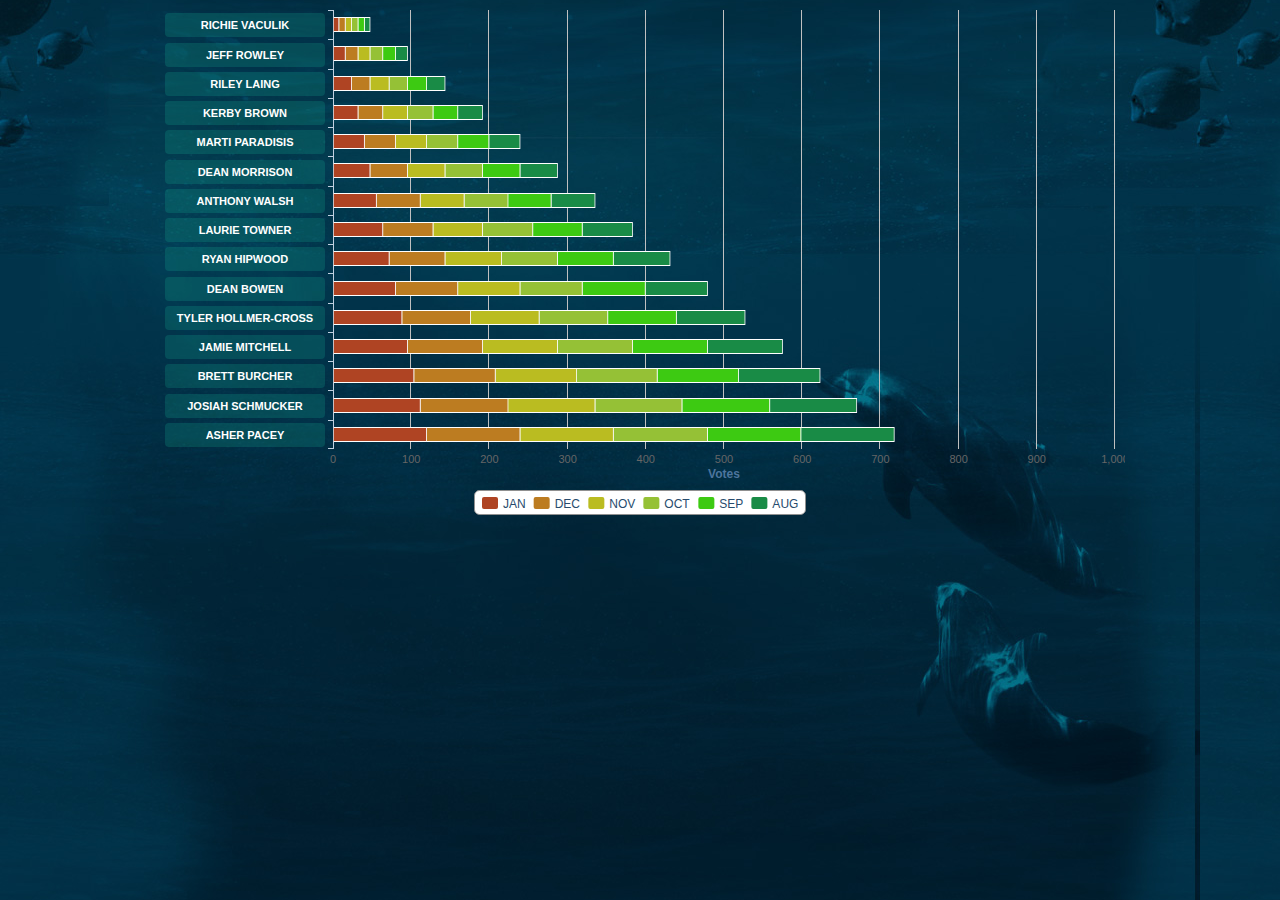
==== public/chart-test-v2.html @ bd596f00 "new chart style" ====
<!DOCTYPE html>
<html>
<head>
<meta http-equiv="Content-Type" content="text/html; charset=utf-8">
<title>Highcharts Example</title>
<meta content="width=device-width, initial-scale=1.0, maximum-scale=1.0, minimum-scale=1.0" name="viewport">
<script type="text/javascript" src="http://ajax.googleapis.com/ajax/libs/jquery/1.10.1/jquery.min.js"></script>
<link href='css/style.css' rel='stylesheet'>
<script type="text/javascript">
  $(function () {
      var riderLinks = [
              {name:'Richie Vaculik'},
              {name:'Jeff Rowley'},
              {name:'Riley Laing'},
              {name:'Kerby Brown'},
              {name:'Marti Paradisis'},
              {name:'Dean Morrison'},
              {name:'Anthony Walsh'},
              {name:'Laurie Towner'},
              {name:'Ryan Hipwood'},
              {name:'Dean Bowen'},
              {name:'Tyler Hollmer-Cross'},
              {name:'Jamie Mitchell'},
              {name:'Brett Burcher'},
              {name:'Josiah Schmucker'},
              {name:'Asher Pacey'}
              ];
              $('#container').highcharts({
                chart: {
                  type: 'bar',
                  renderTo : 'container',
                  className:'chart',
                  backgroundColor:'rgba(255, 255, 255, 0)'
                },
                colors: [
                'rgba(25,139,70,1)',
                'rgba(61,202,18,1)',
                'rgba(149,193,54,1)',
                'rgba(186,188,33,1)',
                'rgba(188,124,33,1)',
                'rgba(175,68,35,1)'
                ],
                credits: {
                  enabled: false
                },
                title: {
                  text: null
                },
                exporting: {
                 enabled: false
               },
               xAxis: {
                 categories: riderLinks,
                 labels:{
                   useHTML:true,
                   zIndex: 1,
                   formatter: function() {
                    var className = this.value.name.toLowerCase();
                    className = className.split(" ").slice(0,1);
                    return '<span class="riderLabel rider-'+className+'">'+ this.value.name+'</span>';
                  },
                  style: {
                   color: '#6D869F',
                   fontWeight: 'bold',
                   width:'160px'
                 }
               },
               title: {
                 text:null
               },
             },
             yAxis: {
              min: 0,
              title: {
                text: 'Votes'
              }
            },
            tooltip: {
              borderWidth: 2,
              borderRadius: 3,
              shadow: false,
              useHTML: true,
              backgroundColor: "rgba(0,0,0,0.7)",
              formatter: function() {
                return ("<div class='tooltip'><span style='color:"+ this.series.color+"'> Votes for " +this.series.name +' : '+  this.y + "</div>");
              }
            },
            legend: {
              backgroundColor: '#FFFFFF',
              reversed: true
            },
            plotOptions: {
              series: {
                stacking: 'normal'
              }
            },
            series: [
            {
              name: "AUG",
              data: [10,20,30,40,50,60,70,80,90,100,110,120,130,140,150]
            },{
              name: "SEP",
              data: [10,20,30,40,50,60,70,80,90,100,110,120,130,140,150]
            },{
              name: "OCT",
              data: [10,20,30,40,50,60,70,80,90,100,110,120,130,140,150]
            },{
              name: "NOV",
              data: [10,20,30,40,50,60,70,80,90,100,110,120,130,140,150]
            },{
              name: "DEC",
              data: [10,20,30,40,50,60,70,80,90,100,110,120,130,140,150]
            },{
              name: "JAN",
              data: [10,20,30,40,50,60,70,80,90,100,110,120,130,140,150]
            }]
          })
});

</script>
<style type="text/css">
body {
  background: url("images/bg-test.jpg") #0a364c 0 20% repeat;
}
#container {
  max-width: 970px;
  width: 99%;
  margin-bottom: 50px !important;
  background: transparent !important;
}
.chartimageContainer {
  max-width: 970px;
  width: 100%;
  margin: 0 auto;
}
@font-face {
  font-family: 'gothic821_cn_btregular';
  src: url("fonts/gothic821-cn-bt-webfont.eot");
  src: url("fonts/gothic821-cn-bt-webfont.eot?#iefix") format("embedded-opentype"), url("fonts/gothic821-cn-bt-webfont.woff") format("woff"), url("fonts/gothic821-cn-bt-webfont.ttf") format("truetype");
  font-weight: normal;
  font-style: normal;
}
.riderPos {
  background: url("images/chart-pos-number.png") transparent 0 20% no-repeat;
  width: 21px;
  height: 23px;
  font-size: 9px;
  padding-top: 6px;
  text-align: center;
  display: inline-block;
}
.tooltip, .highcharts-tooltip span {
  z-index: 9999 !important;
  display: block;
  background-color: #333;
}
.highcharts-tooltip {
  z-index: 9999 !important;
  display: block;
  position: absolute;
}
.riderName {
  z-index: 1!important;
  display: inline-block;
  position: relative;
}
.label, .highcharts-axis-labels {
  z-index: 1!important;
}
.riderLabel {
  color: #fff;
  padding: 5px;
  width: 150px;
  display: inline-block;
  text-align: center;
  -webkit-border-radius: 4px;
  -moz-border-radius: 4px;
  border-radius: 4px;
  text-transform: uppercase;
  background-color: rgba(26,188,156,0.2);
}
.chartDate {
  font-size: 24px;
  text-transform: uppercase;
  color: #a9cfcc;
  font-family: "gothic821_cn_btregular";
  font-weight: normal;
}

@media only screen and (max-width: 480px) {
  .riderLabel {
    font-size: 10px;
    color: #fff;
    padding: 5px;
    width: 150px;
    display: inline-block;
    text-align: center;
    -webkit-border-radius: 4px;
    -moz-border-radius: 4px;
    border-radius: 4px;
  }
  .chartDate {
    font-size: 14px;
  }
}
</style>
</head>
<body>
<script src="./js/highcharts/highcharts.js"></script>
<script src="./js/highcharts/exporting.js"></script>
<div id="container" style="height: 530px; margin: 0 auto"></div>
</body>
</html>
---- public/css/style.css ----
@font-face {
  font-family: 'gothic821_cn_btregular';
  src: url("../fonts/gothic821-cn-bt-webfont.eot");
  src: url("../fonts/gothic821-cn-bt-webfont.eot?#iefix") format("embedded-opentype"), url("../fonts/gothic821-cn-bt-webfont.woff") format("woff"), url("../fonts/gothic821-cn-bt-webfont.ttf") format("truetype");
  font-weight: normal;
  font-style: normal;
}

/* line 10, ../../scss/partials/_mixins.scss */
.currentStandings, .leaderboardChart, .mainContent, .content, .sidebar, .navigation, .smallNav, .leaderboard, .leader, .leadRider, .promotionLarge, .promoSmall {
  *zoom: 1;
}
/* line 14, ../../scss/partials/_mixins.scss */
.currentStandings:before, .leaderboardChart:before, .mainContent:before, .content:before, .sidebar:before, .navigation:before, .smallNav:before, .leaderboard:before, .leader:before, .leadRider:before, .promotionLarge:before, .promoSmall:before, .currentStandings:after, .leaderboardChart:after, .mainContent:after, .content:after, .sidebar:after, .navigation:after, .smallNav:after, .leaderboard:after, .leader:after, .leadRider:after, .promotionLarge:after, .promoSmall:after {
  content: "";
  display: table;
}
/* line 18, ../../scss/partials/_mixins.scss */
.currentStandings:after, .leaderboardChart:after, .mainContent:after, .content:after, .sidebar:after, .navigation:after, .smallNav:after, .leaderboard:after, .leader:after, .leadRider:after, .promotionLarge:after, .promoSmall:after {
  clear: both;
}

/* ==========================================================================
   HTML5 display definitions
   ========================================================================== */
/**
 * Correct `block` display not defined in IE 8/9.
 */
/* line 51, ../../scss/partials/_normalize.scss */
article,
aside,
details,
figcaption,
figure,
footer,
header,
hgroup,
main,
nav,
section,
summary {
  display: block;
}

/**
 * Correct `inline-block` display not defined in IE 8/9.
 */
/* line 61, ../../scss/partials/_normalize.scss */
audio,
canvas,
video {
  display: inline-block;
  *display: inline;
  *zoom: 1;
}

/**
 * Prevent modern browsers from displaying `audio` without controls.
 * Remove excess height in iOS 5 devices.
 */
/* line 74, ../../scss/partials/_normalize.scss */
audio:not([controls]) {
  display: none;
  height: 0;
}

/**
 * Address styling not present in IE 7/8/9.
 * Known issue: no IE 6 support.
 */
/* line 84, ../../scss/partials/_normalize.scss */
[hidden] {
  display: none;
}

/* ==========================================================================
   Base
   ========================================================================== */
/**
 * 1. Set default font family to sans-serif.
 * 2. Prevent iOS text size adjust after orientation change, without disabling
 *    user zoom.
 * 3. Correct text resizing oddly in IE 6/7 when body `font-size` is set using
 *    `em` units.
 */
/* line 100, ../../scss/partials/_normalize.scss */
html {
  font-family: "Open Sans", sans-serif;
  /* 1 */
  font-size: 100%;
  /* 3 */
  -webkit-text-size-adjust: 100%;
  /* 2 */
  -ms-text-size-adjust: 100%;
  /* 2 */
  /* Establish a vertical rhythm unit using $base-line-height. */
  line-height: 16px;
  line-height: 1rem;
}

/**
 * Address `font-family` inconsistency between `textarea` and other form
 * elements in IE 6/7.
 */
/* line 118, ../../scss/partials/_normalize.scss */
button,
input,
select,
textarea {
  font-family: "Open Sans", sans-serif;
}

/**
 * Remove default margin.
 */
/* line 127, ../../scss/partials/_normalize.scss */
body {
  margin: 0;
}

/* ==========================================================================
   Links
   ========================================================================== */
/**
 * Address `outline` inconsistency between Chrome and other browsers.
 */
/* line 139, ../../scss/partials/_normalize.scss */
a:focus {
  outline: thin dotted;
}

/**
 * Improve readability when focused and also mouse hovered in all browsers.
 */
/* line 148, ../../scss/partials/_normalize.scss */
a:active,
a:hover {
  outline: 0;
}

/* ==========================================================================
   Typography
   ========================================================================== */
/**
 * Set 1 unit of vertical rhythm on the top and bottom margin.
 */
/* line 161, ../../scss/partials/_normalize.scss */
p,
pre {
  margin: 16px 0;
  margin: 1rem 0;
}

/* line 166, ../../scss/partials/_normalize.scss */
blockquote {
  /* Set 1 unit of vertical rhythm on the top and bottom margin. */
  margin: 16px 40px;
  margin: 1rem 2.5rem;
}

/**
 * Address variable `h1` font-size and margin within `section` and `article`
 * contexts in Firefox 4+, Safari 5, and Chrome.
 */
/* line 178, ../../scss/partials/_normalize.scss */
h1 {
  font-size: 32px;
  font-size: 2rem;
  line-height: 48px;
  line-height: 3rem;
  margin: 32px 0;
  margin: 2rem 0;
}

/* line 186, ../../scss/partials/_normalize.scss */
h2 {
  font-size: 24px;
  font-size: 1.5rem;
  line-height: 36px;
  line-height: 2.25rem;
  margin: 24px 0;
  margin: 1.5rem 0;
}

/* line 195, ../../scss/partials/_normalize.scss */
h3 {
  font-size: 19px;
  font-size: 1.17rem;
  line-height: 28px;
  line-height: 1.755rem;
  margin: 19px 0;
  margin: 1.17rem 0;
}

/* line 204, ../../scss/partials/_normalize.scss */
h4 {
  font-size: 16px;
  font-size: 1rem;
  line-height: 24px;
  line-height: 1.5rem;
  margin: 16px 0;
  margin: 1rem 0;
}

/* line 213, ../../scss/partials/_normalize.scss */
h5 {
  font-size: 13px;
  font-size: 0.83rem;
  line-height: 20px;
  line-height: 1.245rem;
  margin: 13px 0;
  margin: 0.83rem 0;
}

/* line 222, ../../scss/partials/_normalize.scss */
h6 {
  font-size: 11px;
  font-size: 0.67rem;
  line-height: 16px;
  line-height: 1.005rem;
  margin: 11px 0;
  margin: 0.67rem 0;
}

/* line 231, ../../scss/partials/_normalize.scss */
p {
  font-size: 16px;
  font-size: 1rem;
  line-height: 24px;
  line-height: 1.5rem;
  margin: 16px 0;
  margin: 1rem 0;
}

/**
 * Address styling not present in IE 8/9, Safari 5, and Chrome.
 */
/* line 244, ../../scss/partials/_normalize.scss */
abbr[title] {
  border-bottom: 1px dotted;
}

/**
 * Address style set to `bolder` in Firefox 4+, Safari 5, and Chrome.
 */
/* line 253, ../../scss/partials/_normalize.scss */
b,
strong {
  font-weight: bold;
}

/**
 * Address styling not present in Safari 5 and Chrome.
 */
/* line 261, ../../scss/partials/_normalize.scss */
dfn {
  font-style: italic;
}

/**
 * Address differences between Firefox and other browsers.
 * Known issue: no IE 6/7 normalization.
 */
/* line 270, ../../scss/partials/_normalize.scss */
hr {
  -webkit-box-sizing: content-box;
  -moz-box-sizing: content-box;
  box-sizing: content-box;
  height: 0;
}

/**
 * Address styling not present in IE 8/9.
 */
/* line 279, ../../scss/partials/_normalize.scss */
mark {
  background: #ff0;
  color: #000;
}

/**
 * Correct font family set oddly in Safari 5 and Chrome.
 */
/* line 291, ../../scss/partials/_normalize.scss */
code,
kbd,
pre,
samp {
  font-family: monospace, serif;
  _font-family: 'courier new', monospace;
  font-size: 16px;
  font-size: 1rem;
}

/**
 * Improve readability of pre-formatted text in all browsers.
 */
/* line 303, ../../scss/partials/_normalize.scss */
pre {
  white-space: pre-wrap;
}

/**
 * Set consistent quote types.
 */
/* line 311, ../../scss/partials/_normalize.scss */
q {
  quotes: "\201C" "\201D" "\2018" "\2019";
}

/**
 * Address inconsistent and variable font size in all browsers.
 */
/* line 319, ../../scss/partials/_normalize.scss */
small {
  font-size: 80%;
}

/**
 * Prevent `sub` and `sup` affecting `line-height` in all browsers.
 */
/* line 328, ../../scss/partials/_normalize.scss */
sub,
sup {
  font-size: 75%;
  line-height: 0;
  position: relative;
  vertical-align: baseline;
}

/* line 335, ../../scss/partials/_normalize.scss */
sup {
  top: -8px;
  top: -0.5rem;
}

/* line 339, ../../scss/partials/_normalize.scss */
sub {
  bottom: -8px;
  bottom: -0.5rem;
}

/* ==========================================================================
   Lists
   ========================================================================== */
/**
 * Set 1 unit of vertical rhythm and a consistent indentation.
 */
/* line 354, ../../scss/partials/_normalize.scss */
dl,
menu,
ol,
ul {
  padding: 0 0 0 40px;
  padding: 0 0 0 2.5rem;
  margin: 16px 0;
  margin: 1rem 0;
}

/* line 359, ../../scss/partials/_normalize.scss */
dl {
  padding: 0;
}

/* line 363, ../../scss/partials/_normalize.scss */
dd {
  margin: 0 0 0 40px;
  margin: 0 0 0 2.5rem;
}

/**
 * Correct list images handled incorrectly in IE 7.
 */
/* line 373, ../../scss/partials/_normalize.scss */
nav ul,
nav ol {
  list-style: none;
  list-style-image: none;
}

/* ==========================================================================
   Embedded content
   ========================================================================== */
/**
 * Remove border when inside `a` element in IE 8/9.
 */
/* line 387, ../../scss/partials/_normalize.scss */
img {
  border: 0;
  /* Improve image quality when scaled in IE 7. */
  -ms-interpolation-mode: bicubic;
}

/**
 * Correct overflow displayed oddly in IE 9.
 */
/* line 399, ../../scss/partials/_normalize.scss */
svg:not(:root) {
  overflow: hidden;
}

/* ==========================================================================
   Figures
   ========================================================================== */
/**
 * Address margin not present in IE 8/9 and Safari 5.
 */
/* line 411, ../../scss/partials/_normalize.scss */
figure {
  margin: 0;
}

/* ==========================================================================
   Forms
   ========================================================================== */
/**
 * Correct margin displayed oddly in IE 6/7.
 */
/* line 424, ../../scss/partials/_normalize.scss */
form {
  margin: 0;
}

/**
 * Define consistent border, margin, and padding.
 */
/* line 433, ../../scss/partials/_normalize.scss */
fieldset {
  padding: 16px;
  padding: 1rem;
  margin: 0 0 16px;
  margin: 0 0 1rem;
  border: none;
}

/**
 * 1. Correct `color` not being inherited in IE 8/9.
 * 2. Remove padding so people aren't caught out if they zero out fieldsets.
 * 3. Correct alignment displayed oddly in IE 6/7.
 */
/* line 445, ../../scss/partials/_normalize.scss */
legend {
  border: 0;
  /* 1 */
  padding: 0;
  /* 2 */
  *margin-left: -7px;
  /* 3 */
}

/**
 * 1. Correct font family not being inherited in all browsers.
 * 2. Correct font size not being inherited in all browsers.
 * 3. Address margins set differently in Firefox 4+, Safari 5, and Chrome.
 * 4. Improve appearance and consistency with IE 6/7.
 */
/* line 463, ../../scss/partials/_normalize.scss */
button,
input,
select,
textarea {
  font-family: inherit;
  /* 1 */
  font-size: 100%;
  /* 2 */
  margin: 0;
  /* 3 */
  vertical-align: baseline;
  /* 4 */
  *vertical-align: middle;
  /* 4 */
}

/**
 * Address Firefox 4+ setting `line-height` on `input` using `!important` in
 * the UA stylesheet.
 */
/* line 479, ../../scss/partials/_normalize.scss */
button,
input {
  line-height: normal;
}

/**
 * Address inconsistent `text-transform` inheritance for `button` and `select`.
 * All other form control elements do not inherit `text-transform` values.
 * Correct `button` style inheritance in Chrome, Safari 5+, and IE 8+.
 * Correct `select` style inheritance in Firefox 4+ and Opera.
 */
/* line 491, ../../scss/partials/_normalize.scss */
button,
select {
  text-transform: none;
}

/**
 * 1. Avoid the WebKit bug in Android 4.0.* where (2) destroys native `audio`
 *    and `video` controls.
 * 2. Correct inability to style clickable `input` types in iOS.
 * 3. Improve usability and consistency of cursor style between image-type
 *    `input` and others.
 * 4. Remove inner spacing in IE 7 without affecting normal text inputs.
 *    Known issue: inner spacing remains in IE 6.
 */
/* line 508, ../../scss/partials/_normalize.scss */
button,
html input[type="button"],
input[type="reset"],
input[type="submit"] {
  -webkit-appearance: button;
  /* 2 */
  cursor: pointer;
  /* 3 */
  *overflow: visible;
  /* 4 */
}

/**
 * Re-set default cursor for disabled elements.
 */
/* line 521, ../../scss/partials/_normalize.scss */
button[disabled],
html input[disabled] {
  cursor: default;
}

/**
 * 1. Address box sizing set to `content-box` in IE 8/9.
 * 2. Remove excess padding in IE 8/9.
 * 3. Remove excess padding in IE 7.
 *    Known issue: excess padding remains in IE 6.
 */
/* line 533, ../../scss/partials/_normalize.scss */
input[type="checkbox"],
input[type="radio"] {
  -webkit-box-sizing: border-box;
  -moz-box-sizing: border-box;
  box-sizing: border-box;
  /* 1 */
  padding: 0;
  /* 2 */
  *height: 13px;
  /* 3 */
  *width: 13px;
  /* 3 */
}

/**
 * 1. Address `appearance` set to `searchfield` in Safari 5 and Chrome.
 * 2. Address `box-sizing` set to `border-box` in Safari 5 and Chrome
 *    (include `-moz` to future-proof).
 */
/* line 548, ../../scss/partials/_normalize.scss */
input[type="search"] {
  -webkit-appearance: textfield;
  /* 1 */
  -webkit-box-sizing: content-box;
  -moz-box-sizing: content-box;
  box-sizing: content-box;
  /* 2 */
}

/**
 * Remove inner padding and search cancel button in Safari 5 and Chrome
 * on OS X.
 */
/* line 559, ../../scss/partials/_normalize.scss */
input[type="search"]::-webkit-search-cancel-button,
input[type="search"]::-webkit-search-decoration {
  -webkit-appearance: none;
}

/**
 * Remove inner padding and border in Firefox 4+.
 */
/* line 568, ../../scss/partials/_normalize.scss */
button::-moz-focus-inner,
input::-moz-focus-inner {
  border: 0;
  padding: 0;
}

/**
 * 1. Remove default vertical scrollbar in IE 8/9.
 * 2. Improve readability and alignment in all browsers.
 */
/* line 578, ../../scss/partials/_normalize.scss */
textarea {
  overflow: auto;
  /* 1 */
  vertical-align: top;
  /* 2 */
}

/* ==========================================================================
   Tables
   ========================================================================== */
/**
 * Remove most spacing between table cells.
 */
/* line 591, ../../scss/partials/_normalize.scss */
table {
  border-collapse: collapse;
  border-spacing: 0;
}

/* line 2, ../../scss/partials/_globals.scss */
#container {
  min-width: 320px;
  min-width: 20rem;
}

/* line 6, ../../scss/partials/_globals.scss */
a {
  color: white;
  text-decoration: none;
}
/* line 9, ../../scss/partials/_globals.scss */
a:hover {
  color: #1abc9c;
}

/* line 14, ../../scss/partials/_globals.scss */
p {
  color: #efe6d6;
  font-family: "Open Sans", sans-serif;
  font-weight: 300;
}
/* line 18, ../../scss/partials/_globals.scss */
p a {
  border-bottom: 1px #1abc9c solid;
}

/* line 25, ../../scss/partials/_globals.scss */
section {
  margin-bottom: 40px;
  margin-bottom: 2.5rem;
}

/* line 2, ../../scss/partials/_sections.scss */
#container {
  position: relative;
  background: url("../images/background_v2.jpg") #0a364c 0 765px no-repeat;
}

/* line 7, ../../scss/partials/_sections.scss */
.header {
  padding: 10px;
  padding: 0.625rem;
  -webkit-box-sizing: border-box;
  -moz-box-sizing: border-box;
  box-sizing: border-box;
  position: relative;
  top: 0;
  z-index: 3;
}

/* line 15, ../../scss/partials/_sections.scss */
.currentStandings {
  -webkit-box-sizing: border-box;
  -moz-box-sizing: border-box;
  box-sizing: border-box;
  margin-bottom: 60px;
  margin-bottom: 3.75rem;
  position: relative;
  z-index: 4;
  width: 100%;
}

/* line 24, ../../scss/partials/_sections.scss */
.leaderboardChart {
  display: block;
  margin-left: auto;
  margin-right: auto;
  -webkit-box-sizing: border-box;
  -moz-box-sizing: border-box;
  box-sizing: border-box;
  margin-bottom: 20px;
  margin-bottom: 1.25rem;
  width: 975px;
  width: 60.9375rem;
}

/* line 32, ../../scss/partials/_sections.scss */
.mainContent {
  -webkit-box-sizing: border-box;
  -moz-box-sizing: border-box;
  box-sizing: border-box;
  clear: both;
}

/* line 40, ../../scss/partials/_sections.scss */
.content {
  -webkit-box-sizing: border-box;
  -moz-box-sizing: border-box;
  box-sizing: border-box;
  width: 640px;
  width: 40rem;
  display: inline-block;
  float: left;
}

/* line 48, ../../scss/partials/_sections.scss */
.sidebar {
  -webkit-box-sizing: border-box;
  -moz-box-sizing: border-box;
  box-sizing: border-box;
  width: 300px;
  width: 18.75rem;
  display: inline-block;
  float: right;
}

/* line 2, ../../scss/modules/_navigation.scss */
.navigation {
  padding: 20px 0;
  padding: 1.25rem 0;
  border-top: 2px #efe6d6 solid;
  border-bottom: 2px #efe6d6 solid;
  margin: 0;
  display: table;
  list-style: none;
  width: 100%;
  font-family: "Open Sans Condensed", sans-serif;
  font-weight: 300;
  font-size: 24px;
  font-size: 1.5rem;
}
/* line 16, ../../scss/modules/_navigation.scss */
.navigation li {
  display: table-cell;
  text-align: center;
  vertical-align: middle;
  white-space: nowrap;
}
/* line 21, ../../scss/modules/_navigation.scss */
.navigation li a {
  padding: 20px 0;
  padding: 1.25rem 0;
  display: inline-block;
  text-decoration: none;
}
/* line 28, ../../scss/modules/_navigation.scss */
.navigation li:first-child {
  text-align: left;
}
/* line 31, ../../scss/modules/_navigation.scss */
.navigation li:last-child {
  text-align: right;
}

/* line 37, ../../scss/modules/_navigation.scss */
.smallNav {
  display: blocks;
  width: 100%;
}
/* line 43, ../../scss/modules/_navigation.scss */
.smallNav .smallNavButton {
  height: 50px;
  height: 3.125rem;
  width: 50px;
  width: 3.125rem;
  margin-top: 20px;
  margin-top: 1.25rem;
  display: inline-block;
  float: left;
  background: url("../images/mobile-button.png") top center no-repeat;
}
/* line 53, ../../scss/modules/_navigation.scss */
.smallNav .logo {
  padding-top: 1%;
  text-align: center;
  display: inline-block;
  float: right;
}

/* line 62, ../../scss/modules/_navigation.scss */
.shadow {
  background: url("../images/header-shadow.png") top center repeat-x;
  background: -webkit-gradient(linear, 50% 100%, 50% 0%, color-stop(0%, rgba(255, 255, 255, 0)), color-stop(100%, rgba(0, 0, 0, 0.5)));
  background: -webkit-linear-gradient(bottom, rgba(255, 255, 255, 0) 0%, rgba(0, 0, 0, 0.5) 100%);
  background: -moz-linear-gradient(bottom, rgba(255, 255, 255, 0) 0%, rgba(0, 0, 0, 0.5) 100%);
  background: -o-linear-gradient(bottom, rgba(255, 255, 255, 0) 0%, rgba(0, 0, 0, 0.5) 100%);
  background: linear-gradient(bottom, rgba(255, 255, 255, 0) 0%, rgba(0, 0, 0, 0.5) 100%);
  height: 200px;
  height: 12.5rem;
  width: 100%;
  position: absolute;
  top: 0;
  z-index: 2;
}

/* line 1, ../../scss/modules/_heroBackgroundHome.scss */
.heroImageContainer {
  width: 100%;
  display: block;
  overflow: hidden;
  position: absolute;
  height: 800px;
}

/* line 9, ../../scss/modules/_heroBackgroundHome.scss */
.heroImage {
  position: absolute;
  top: 0;
  left: 0;
  z-index: 2;
}

/* line 1, ../../scss/modules/_banners.scss */
.heroBanner {
  display: block;
  margin-left: auto;
  margin-right: auto;
  margin: 20px auto;
  margin: 1.25rem auto;
}

/* line 1, ../../scss/modules/_leaderboard.scss */
.leaderboard {
  width: 300px;
  width: 18.75rem;
  padding: 20px 0;
  padding: 1.25rem 0;
  -webkit-box-sizing: border-box;
  -moz-box-sizing: border-box;
  box-sizing: border-box;
  float: right;
}
/* line 8, ../../scss/modules/_leaderboard.scss */
.leaderboard h2 {
  font-size: 24px;
  font-size: 1.5rem;
  margin-bottom: 20px;
  margin-bottom: 1.25rem;
  color: #efe6d6;
  font-family: "gothic821_cn_btregular";
  font-weight: normal;
}
/* line 18, ../../scss/modules/_leaderboard.scss */
.leaderboard ul {
  list-style: none;
  margin: 0;
  padding: 0;
}

/* line 25, ../../scss/modules/_leaderboard.scss */
.rider {
  height: 35px;
  height: 2.1875rem;
  width: 150px;
  width: 9.375rem;
  margin-bottom: 15px;
  margin-bottom: 0.9375rem;
  float: left;
  position: relative;
}
/* line 32, ../../scss/modules/_leaderboard.scss */
.rider .position {
  width: 35px;
  width: 2.1875rem;
  height: 30px;
  height: 1.875rem;
  padding-top: 3px;
  padding-top: 0.1875rem;
  display: inline-block;
  color: #efe6d6;
  background: url("../images/icon_circle.png") top center no-repeat;
  position: relative;
  text-align: center;
  margin: 0;
  padding-bottom: 0;
}
/* line 45, ../../scss/modules/_leaderboard.scss */
.rider .name {
  font-size: 15px;
  font-size: 0.9375rem;
  display: inline;
  position: relative;
  top: -7px;
  margin: 0;
  padding: 0;
}
/* line 55, ../../scss/modules/_leaderboard.scss */
.rider .votes {
  font-size: 11px;
  font-size: 0.6875rem;
  display: inline-block;
  position: relative;
  left: 38px;
  top: -20px;
  margin: 0;
  padding: 0;
  color: #efe6d6;
}

/* line 3, ../../scss/modules/_leader.scss */
.leader {
  float: left;
  -webkit-box-sizing: border-box;
  -moz-box-sizing: border-box;
  box-sizing: border-box;
}

/* line 10, ../../scss/modules/_leader.scss */
.leadRider {
  height: 63px;
  height: 3.9375rem;
  width: 380px;
  width: 23.75rem;
  background: url("../images/icon_leader.png") 70px -4px no-repeat;
  position: absolute;
  top: 40%;
  left: 28%;
  display: inline-block;
}
/* line 20, ../../scss/modules/_leader.scss */
.leadRider .position {
  width: 60px;
  width: 3.75rem;
  height: 63px;
  height: 3.9375rem;
  padding-top: 18px;
  padding-top: 1.125rem;
  font-size: 36px;
  font-size: 2.25rem;
  text-align: center;
  display: inline-block;
  color: #efe6d6;
  background: url("../images/icon_large_circle.png") top left no-repeat;
  position: relative;
  margin: 0;
  padding-bottom: 0;
}
/* line 34, ../../scss/modules/_leader.scss */
.leadRider .name {
  font-size: 45px;
  font-size: 2.8125rem;
  top: 9px;
  top: 0.5625rem;
  font-family: "gothic821_cn_btregular";
  font-weight: normal;
  color: #efe6d6;
  text-transform: uppercase;
  display: inline;
  position: absolute;
  left: 95px;
  margin: 0;
  padding: 0;
}
/* line 51, ../../scss/modules/_leader.scss */
.leadRider .votes {
  font-size: 24px;
  font-size: 1.5rem;
  top: 38px;
  top: 2.375rem;
  font-family: "gothic821_cn_btregular";
  font-weight: normal;
  color: #efe6d6;
  text-transform: uppercase;
  display: inline-block;
  position: absolute;
  left: 95px;
  margin: 0;
  padding: 0;
  color: #efe6d6;
}

/* line 2, ../../scss/modules/_promotion.scss */
.promotionLarge {
  -webkit-box-sizing: border-box;
  -moz-box-sizing: border-box;
  box-sizing: border-box;
  padding-bottom: 40px;
  padding-bottom: 2.5rem;
  border-bottom: 2px #efe6d6 solid;
  width: 100%;
  background: url("../images/promo-image-large.png") right -20px no-repeat;
}
/* line 10, ../../scss/modules/_promotion.scss */
.promotionLarge .promoTitle {
  margin-bottom: 10px;
  margin-bottom: 0.625rem;
}
/* line 14, ../../scss/modules/_promotion.scss */
.promotionLarge .introduction {
  width: 310px;
  width: 19.375rem;
  margin-bottom: 20px;
  margin-bottom: 1.25rem;
}
/* line 19, ../../scss/modules/_promotion.scss */
.promotionLarge .callout {
  width: 270px;
  width: 16.875rem;
  font-size: 18px;
  font-size: 1.125rem;
  line-height: 30px;
  line-height: 1.875rem;
  margin-bottom: 30px;
  margin-bottom: 1.875rem;
  margin-top: 0;
  font-weight: 700;
  color: #f9adb9;
}
/* line 29, ../../scss/modules/_promotion.scss */
.promotionLarge .button {
  -webkit-box-sizing: border-box;
  -moz-box-sizing: border-box;
  box-sizing: border-box;
  -webkit-border-radius: 6px;
  -moz-border-radius: 6px;
  -ms-border-radius: 6px;
  -o-border-radius: 6px;
  border-radius: 6px;
  padding: 15px 0;
  padding: 0.9375rem 0;
  color: white;
  cursor: pointer;
  text-align: center;
  text-decoration: none;
  text-transform: uppercase;
  display: inline-block;
  width: 260px;
  width: 16.25rem;
  background: #cd61ad;
}
/* line 34, ../../scss/partials/_mixins.scss */
.promotionLarge .button:hover {
  background: #fff;
}
/* line 33, ../../scss/modules/_promotion.scss */
.promotionLarge .button:hover {
  color: #cd61ad;
  font-weight: bold;
}

/* line 42, ../../scss/modules/_promotion.scss */
.promoSmall {
  -webkit-box-sizing: border-box;
  -moz-box-sizing: border-box;
  box-sizing: border-box;
  padding-bottom: 40px;
  padding-bottom: 2.5rem;
  max-width: 640px;
  max-width: 40rem;
  border-bottom: 2px #efe6d6 solid;
  width: 100%;
  background-image: url("../images/promo-image-small.jpg");
  background-size: 100%;
  background-position: 80% 70%;
  background-repeat: no-repeat;
}
/* line 57, ../../scss/modules/_promotion.scss */
.promoSmall .promoTitle {
  margin-bottom: 74%;
  width: 100%;
}
/* line 62, ../../scss/modules/_promotion.scss */
.promoSmall .button {
  -webkit-box-sizing: border-box;
  -moz-box-sizing: border-box;
  box-sizing: border-box;
  -webkit-border-radius: 6px;
  -moz-border-radius: 6px;
  -ms-border-radius: 6px;
  -o-border-radius: 6px;
  border-radius: 6px;
  padding: 15px 0;
  padding: 0.9375rem 0;
  color: white;
  cursor: pointer;
  text-align: center;
  text-decoration: none;
  text-transform: uppercase;
  display: inline-block;
  width: 100%;
  background: #cd61ad;
}
/* line 34, ../../scss/partials/_mixins.scss */
.promoSmall .button:hover {
  background: #fff;
}
/* line 66, ../../scss/modules/_promotion.scss */
.promoSmall .button:hover {
  color: #cd61ad;
  font-weight: bold;
}

/* line 2, ../../scss/modules/_chart.scss */
.chart {
  width: 100%;
  height: auto;
}

/*   !----  $break-xlrg ----   */
@media only screen and (min-width: 1180px) {
  /* line 36, ../../scss/partials/_breakpoints.scss */
  #container {
    display: block;
    margin-left: auto;
    margin-right: auto;
    width: 1200px;
    width: 75rem;
  }

  /* line 42, ../../scss/partials/_breakpoints.scss */
  .header, .currentStandings, .mainContent {
    display: block;
    margin-left: auto;
    margin-right: auto;
    width: 970px;
    width: 60.625rem;
  }

  /* line 49, ../../scss/partials/_breakpoints.scss */
  .smallNav,
  .promoSmall {
    display: none;
  }
}
/*   !----  $break-lrg ----   */
@media only screen and (min-width: 970px) and (max-width: 1179px) {
  /* line 59, ../../scss/partials/_breakpoints.scss */
  #container {
    display: block;
    margin-left: auto;
    margin-right: auto;
    width: 100%;
  }

  /* line 65, ../../scss/partials/_breakpoints.scss */
  .header, .currentStandings, .mainContent {
    display: block;
    margin-left: auto;
    margin-right: auto;
    width: 970px;
    width: 60.625rem;
  }

  /* line 70, ../../scss/partials/_breakpoints.scss */
  .heroImage {
    top: 0;
    left: -2%;
  }

  /* line 77, ../../scss/partials/_breakpoints.scss */
  .smallNav,
  .promoSmall {
    display: none !important;
  }
}
/*   !----  $break-med ----   */
@media only screen and (min-width: 741px) and (max-width: 969px) {
  /* line 87, ../../scss/partials/_breakpoints.scss */
  .leadRider {
    top: 75%;
    left: 6%;
  }

  /* line 92, ../../scss/partials/_breakpoints.scss */
  .content {
    width: 100%;
  }

  /* line 97, ../../scss/partials/_breakpoints.scss */
  .promotionLarge {
    width: 640px;
    width: 40rem;
    display: block;
    margin-left: auto;
    margin-right: auto;
  }

  /* line 102, ../../scss/partials/_breakpoints.scss */
  .leaderboardChart {
    padding: 0 20px;
    padding: 0 1.25rem;
    width: 100%;
  }

  /* line 107, ../../scss/partials/_breakpoints.scss */
  .promoSmall,
  .smallNav {
    display: none !important;
  }
}
/*   !----  $break-sml ----   */
@media only screen and (max-width: 740px) {
  /* line 116, ../../scss/partials/_breakpoints.scss */
  #container {
    background: url("../images/bg-test.jpg") #0a364c 0 20% repeat;
  }

  /* line 119, ../../scss/partials/_breakpoints.scss */
  .heroImage {
    top: -27%;
    left: -13%;
  }

  /* line 124, ../../scss/partials/_breakpoints.scss */
  .currentStandings {
    padding: 10px;
    padding: 0.625rem;
  }

  /* line 128, ../../scss/partials/_breakpoints.scss */
  .leadRider {
    top: 250px;
    top: 15.625rem;
    width: 310px;
    width: 19.375rem;
    left: 2%;
    position: relative;
    height: 140px;
    background: url("../images/icon_leader.png") 0 78px no-repeat;
  }
  /* line 136, ../../scss/partials/_breakpoints.scss */
  .leadRider .position {
    width: 68px;
    width: 4.25rem;
    height: 63px;
    height: 3.9375rem;
    padding-top: 20px;
    padding-top: 1.25rem;
    font-size: 45px;
    font-size: 2.8125rem;
    text-align: center;
    background: url("../images/icon_large_mobile_circle.png") top left no-repeat;
  }
  /* line 145, ../../scss/partials/_breakpoints.scss */
  .leadRider .name {
    top: 90px;
    top: 5.625rem;
    left: 25px;
    left: 1.5625rem;
  }
  /* line 149, ../../scss/partials/_breakpoints.scss */
  .leadRider .votes {
    left: 25px;
    left: 1.5625rem;
    top: 120px;
    top: 7.5rem;
  }

  /* line 156, ../../scss/partials/_breakpoints.scss */
  .leaderboard {
    padding-top: 10px;
    padding-top: 0.625rem;
  }
  /* line 158, ../../scss/partials/_breakpoints.scss */
  .leaderboard h2 {
    margin-top: 0;
  }

  /* line 164, ../../scss/partials/_breakpoints.scss */
  .mainContent {
    padding: 0;
  }

  /* line 168, ../../scss/partials/_breakpoints.scss */
  .content {
    padding: 10px;
    padding: 0.625rem;
    width: 100%;
  }

  /* line 173, ../../scss/partials/_breakpoints.scss */
  .leaderboardChart {
    padding: 0 20px;
    padding: 0 1.25rem;
    width: 100%;
  }

  /* line 180, ../../scss/partials/_breakpoints.scss */
  .heroBanner,
  .largeNav,
  .promoSmall {
    display: none;
  }
}
/*   !----  $break-xsml ----   */
@media only screen and (max-width: 660px) {
  /* line 190, ../../scss/partials/_breakpoints.scss */
  .leaderboard {
    padding-top: 20px;
    padding-top: 1.25rem;
    float: none;
    width: 100%;
    border-top: 2px #efe6d6 solid;
    border-bottom: 2px #efe6d6 solid;
  }
  /* line 196, ../../scss/partials/_breakpoints.scss */
  .leaderboard h2 {
    font-size: 26px;
    font-size: 1.625rem;
  }

  /* line 201, ../../scss/partials/_breakpoints.scss */
  .heroImage {
    top: -33%;
    left: -26%;
  }

  /* line 207, ../../scss/partials/_breakpoints.scss */
  .leader {
    height: 300px;
    height: 18.75rem;
    width: 100%;
    float: none;
    display: block;
  }

  /* line 214, ../../scss/partials/_breakpoints.scss */
  .leadRider {
    top: 50px;
    top: 3.125rem;
    float: right;
  }

  /* line 219, ../../scss/partials/_breakpoints.scss */
  .promotionLarge {
    display: none;
  }

  /* line 223, ../../scss/partials/_breakpoints.scss */
  .promoSmall {
    display: block;
    background-size: 95%;
    background-position: 70% 60%;
    background-repeat: no-repeat;
  }
  /* line 232, ../../scss/partials/_breakpoints.scss */
  .promoSmall .promoTitle {
    margin-bottom: 80%;
    width: 100%;
  }
}
/*   !----  $break-xxsmall ----   */
@media only screen and (max-width: 480px) {
  /* line 244, ../../scss/partials/_breakpoints.scss */
  .heroImage {
    top: -38%;
    left: -25%;
  }

  /* line 250, ../../scss/partials/_breakpoints.scss */
  .leader {
    height: 280px;
    height: 17.5rem;
    width: 100%;
    float: none;
    display: block;
  }

  /* line 258, ../../scss/partials/_breakpoints.scss */
  .leadRider {
    display: block;
    margin-left: auto;
    margin-right: auto;
    top: 38%;
    left: auto;
    width: 100%;
    position: relative;
    height: 140px;
    background: url("../images/icon_leader.png") 0 78px no-repeat;
  }
  /* line 267, ../../scss/partials/_breakpoints.scss */
  .leadRider .position {
    width: 68px;
    width: 4.25rem;
    height: 63px;
    height: 3.9375rem;
    padding-top: 20px;
    padding-top: 1.25rem;
    font-size: 45px;
    font-size: 2.8125rem;
    text-align: center;
    background: url("../images/icon_large_mobile_circle.png") top left no-repeat;
  }
  /* line 276, ../../scss/partials/_breakpoints.scss */
  .leadRider .name {
    top: 90px;
    top: 5.625rem;
    left: 25px;
    left: 1.5625rem;
  }
  /* line 280, ../../scss/partials/_breakpoints.scss */
  .leadRider .votes {
    left: 25px;
    left: 1.5625rem;
    top: 120px;
    top: 7.5rem;
  }

  /* line 286, ../../scss/partials/_breakpoints.scss */
  .promoSmall {
    background-size: 100%;
    background-position: 80% 50%;
    background-repeat: no-repeat;
  }
  /* line 294, ../../scss/partials/_breakpoints.scss */
  .promoSmall .promoTitle {
    margin-bottom: 80%;
    width: 100%;
  }
}
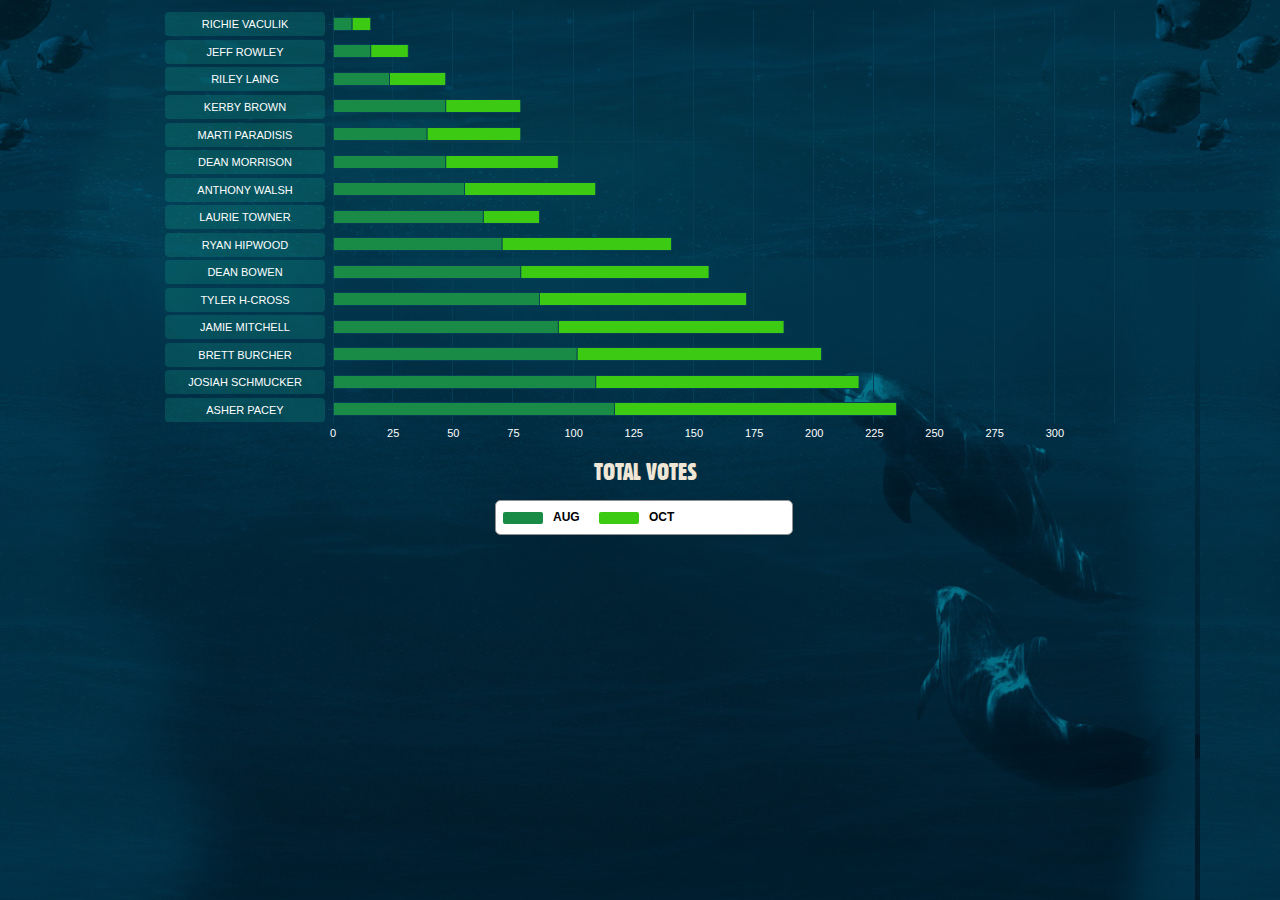
==== commit 9736cac2: "chart update" ====
--- a/public/chart-test-v2.html
+++ b/public/chart-test-v2.html
@@ -8,113 +8,153 @@
 <link href='css/style.css' rel='stylesheet'>
 <script type="text/javascript">
   $(function () {
-      var riderLinks = [
-              {name:'Richie Vaculik'},
-              {name:'Jeff Rowley'},
-              {name:'Riley Laing'},
-              {name:'Kerby Brown'},
-              {name:'Marti Paradisis'},
-              {name:'Dean Morrison'},
-              {name:'Anthony Walsh'},
-              {name:'Laurie Towner'},
-              {name:'Ryan Hipwood'},
-              {name:'Dean Bowen'},
-              {name:'Tyler Hollmer-Cross'},
-              {name:'Jamie Mitchell'},
-              {name:'Brett Burcher'},
-              {name:'Josiah Schmucker'},
-              {name:'Asher Pacey'}
-              ];
-              $('#container').highcharts({
-                chart: {
-                  type: 'bar',
-                  renderTo : 'container',
-                  className:'chart',
-                  backgroundColor:'rgba(255, 255, 255, 0)'
-                },
-                colors: [
-                'rgba(25,139,70,1)',
-                'rgba(61,202,18,1)',
-                'rgba(149,193,54,1)',
-                'rgba(186,188,33,1)',
-                'rgba(188,124,33,1)',
-                'rgba(175,68,35,1)'
-                ],
-                credits: {
-                  enabled: false
-                },
-                title: {
-                  text: null
-                },
-                exporting: {
-                 enabled: false
-               },
-               xAxis: {
-                 categories: riderLinks,
-                 labels:{
-                   useHTML:true,
-                   zIndex: 1,
-                   formatter: function() {
-                    var className = this.value.name.toLowerCase();
-                    className = className.split(" ").slice(0,1);
-                    return '<span class="riderLabel rider-'+className+'">'+ this.value.name+'</span>';
-                  },
-                  style: {
-                   color: '#6D869F',
-                   fontWeight: 'bold',
-                   width:'160px'
-                 }
-               },
-               title: {
-                 text:null
-               },
-             },
-             yAxis: {
-              min: 0,
-              title: {
-                text: 'Votes'
-              }
-            },
-            tooltip: {
-              borderWidth: 2,
-              borderRadius: 3,
-              shadow: false,
-              useHTML: true,
-              backgroundColor: "rgba(0,0,0,0.7)",
-              formatter: function() {
-                return ("<div class='tooltip'><span style='color:"+ this.series.color+"'> Votes for " +this.series.name +' : '+  this.y + "</div>");
-              }
-            },
-            legend: {
-              backgroundColor: '#FFFFFF',
-              reversed: true
-            },
-            plotOptions: {
-              series: {
-                stacking: 'normal'
-              }
-            },
-            series: [
-            {
-              name: "AUG",
-              data: [10,20,30,40,50,60,70,80,90,100,110,120,130,140,150]
-            },{
-              name: "SEP",
-              data: [10,20,30,40,50,60,70,80,90,100,110,120,130,140,150]
-            },{
-              name: "OCT",
-              data: [10,20,30,40,50,60,70,80,90,100,110,120,130,140,150]
-            },{
-              name: "NOV",
-              data: [10,20,30,40,50,60,70,80,90,100,110,120,130,140,150]
-            },{
-              name: "DEC",
-              data: [10,20,30,40,50,60,70,80,90,100,110,120,130,140,150]
-            },{
-              name: "JAN",
-              data: [10,20,30,40,50,60,70,80,90,100,110,120,130,140,150]
-            }]
-          })
+    var riderLinks = [
+      {name:'Richie Vaculik'},
+      {name:'Jeff Rowley'},
+      {name:'Riley Laing'},
+      {name:'Kerby Brown'},
+      {name:'Marti Paradisis'},
+      {name:'Dean Morrison'},
+      {name:'Anthony Walsh'},
+      {name:'Laurie Towner'},
+      {name:'Ryan Hipwood'},
+      {name:'Dean Bowen'},
+      {name:'Tyler H-Cross'},
+      {name:'Jamie Mitchell'},
+      {name:'Brett Burcher'},
+      {name:'Josiah Schmucker'},
+      {name:'Asher Pacey'}
+      ];
+      $('#container').highcharts({
+        chart: {
+          type: 'bar',
+          renderTo : 'container',
+          className:'chart',
+          backgroundColor:'rgba(255, 255, 255, 0)'
+        },
+        legend: {
+          useHTML:true,
+          layout: 'horizontal',
+          align: 'center',
+          borderWidth: 1,
+          width:290,
+          backgroundColor: '#FFFFFF',
+          itemWidth: 96,
+          itemMarginBottom: 5,
+          itemMarginTop: 5,
+          reversed: true,
+          symbolPadding: 10,
+                      symbolWidth: 40,
+          itemHoverStyle: {
+                         color: '#1abc9c'
+                     },
+          itemStyle: {
+                          color: '#000000',
+                          fontWeight: 'bold'
+                      }
+      },
+        credits: {
+          enabled: false
+        },
+        title: {
+          text: null
+        },
+        exporting: {
+         enabled: false
+        },
+        xAxis: {
+          categories: riderLinks,
+          gridLineColor:'#063d57',
+          lineColor:'#063d57',
+          tickColor:'#063d57',
+          borderColor:'#063d57',
+          tickmarkPlacement: 'on',
+          labels:{
+            offset:0,
+            useHTML:true,
+            zIndex: 1,
+            formatter: function() {
+              var className = this.value.name.toLowerCase();
+              className = className.split(" ").slice(0,1);
+              return('<span class="riderLabel rider-'+className+'">'+ this.value.name+'</span>');
+            }
+          },
+          style: {
+            color: '#6D869F',
+            fontWeight: 'bold',
+            width:'160px'
+          },
+          title: {
+          text:null
+          }
+      },
+      yAxis: {
+        min: 0,
+        gridLineColor:'#063d57',
+        lineColor:'#063d57',
+        tickPosition: 'inside',
+        showLastLabel:false,
+        labels:{
+          style: {
+            color: '#ffffff'
+          }
+        },
+        title: {
+          offset:40,
+          useHTML:true,
+          text: '<span class="labelVotes">TOTAL VOTES</span>',
+          className:'votesLabel',
+          style: {
+            color: '#6D869F',
+            fontWeight: 'bold'
+          }
+        }
+      },
+    tooltip: {
+      borderWidth: 2,
+      borderRadius: 3,
+      shadow: false,
+      useHTML: true,
+      backgroundColor: "rgba(0,0,0,0.7)",
+      formatter: function() {
+        return '<div class="tooltip"><span style="color:'+this.series.color+'"> Votes for '+this.series.name+' : '+this.y+'</span></div>';
+      }
+    },
+    plotOptions: {
+      series: {
+        borderColor:'#063d57',
+        stacking: 'normal',
+      }
+    },
+    series: [
+   /* {
+      name: "JAN",
+      color:'rgba(186,188,33,1)'
+    },
+    {
+      name: "DEC",
+      color:'rgba(188,124,33,1)'
+    },
+    {
+      name: "NOV",
+      color:'rgba(175,68,35,1)'
+    },
+    {
+      name: "SEP",
+      color:'rgba(149,193,54,1)'
+    },*/
+
+    {
+      name: "OCT",
+      data: [10,20,30,40,50,60,70,30,90,100,110,120,130,140,150],
+      color:'rgba(61,202,18,1)'
+    },
+    {
+      name: "AUG",
+      data: [10,20,30,60,50,60,70,80,90,100,110,120,130,140,150],
+      color:'rgba(25,139,70,1)'
+    }]
+  })
 });
 
 </script>
@@ -124,7 +164,7 @@
 }
 #container {
   max-width: 970px;
-  width: 99%;
+  width: 100%;
   margin-bottom: 50px !important;
   background: transparent !important;
 }
@@ -177,22 +217,38 @@
   -moz-border-radius: 4px;
   border-radius: 4px;
   text-transform: uppercase;
-  background-color: rgba(26,188,156,0.2);
-}
-.chartDate {
+  background: rgb(24,85,95);
+  background: rgba(26,188,156,0.2);
+}
+
+.labelVotes{
   font-size: 24px;
   text-transform: uppercase;
-  color: #a9cfcc;
+  color: #efe6d6;
   font-family: "gothic821_cn_btregular";
   font-weight: normal;
+  margin-left: -120px;
+}
+
+.highcharts-axis-labels span{
+    left:10px !important;
 }
 
 @media only screen and (max-width: 480px) {
+
+  .highcharts-axis-labels span{
+      left:10px !important;
+  }
+
+  .labelVotes{
+    margin-left: -150px;
+  }
+
   .riderLabel {
     font-size: 10px;
     color: #fff;
     padding: 5px;
-    width: 150px;
+    width: 120px;
     display: inline-block;
     text-align: center;
     -webkit-border-radius: 4px;
@@ -206,8 +262,7 @@
 </style>
 </head>
 <body>
-<script src="./js/highcharts/highcharts.js"></script>
-<script src="./js/highcharts/exporting.js"></script>
-<div id="container" style="height: 530px; margin: 0 auto"></div>
+<script src="js/highcharts/highcharts.js"></script>
+<div id="container" style="height: 550px; margin: 0 auto"></div>
 </body>
 </html>
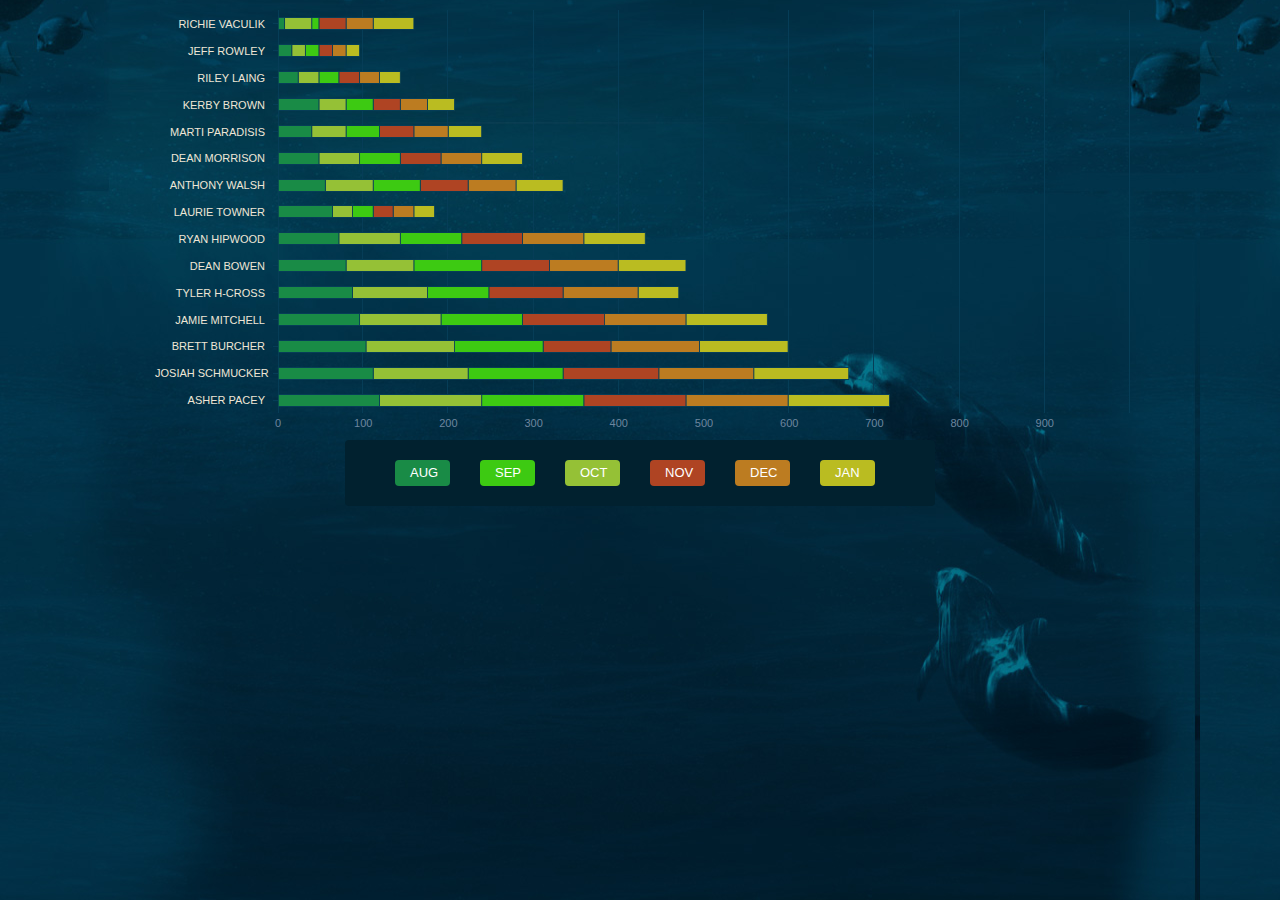
==== commit c0a95d0d: "updated chart" ====
--- a/public/chart-test-v2.html
+++ b/public/chart-test-v2.html
@@ -33,25 +33,7 @@
           backgroundColor:'rgba(255, 255, 255, 0)'
         },
         legend: {
-          useHTML:true,
-          layout: 'horizontal',
-          align: 'center',
-          borderWidth: 1,
-          width:290,
-          backgroundColor: '#FFFFFF',
-          itemWidth: 96,
-          itemMarginBottom: 5,
-          itemMarginTop: 5,
-          reversed: true,
-          symbolPadding: 10,
-                      symbolWidth: 40,
-          itemHoverStyle: {
-                         color: '#1abc9c'
-                     },
-          itemStyle: {
-                          color: '#000000',
-                          fontWeight: 'bold'
-                      }
+          enabled:false
       },
         credits: {
           enabled: false
@@ -92,22 +74,14 @@
         min: 0,
         gridLineColor:'#063d57',
         lineColor:'#063d57',
-        tickPosition: 'inside',
         showLastLabel:false,
         labels:{
           style: {
-            color: '#ffffff'
+            color: '#6D869F'
           }
         },
         title: {
-          offset:40,
-          useHTML:true,
-          text: '<span class="labelVotes">TOTAL VOTES</span>',
-          className:'votesLabel',
-          style: {
-            color: '#6D869F',
-            fontWeight: 'bold'
-          }
+          text:null
         }
       },
     tooltip: {
@@ -123,38 +97,56 @@
     plotOptions: {
       series: {
         borderColor:'#063d57',
-        stacking: 'normal',
+        stacking: 'normal'
       }
     },
     series: [
-   /* {
+    {
       name: "JAN",
-      color:'rgba(186,188,33,1)'
+      id:"jan",
+      data: [60,20,30,40,50,60,70,30,90,100,60,120,130,140,150],
+      color:'rgb(186,188,33)'
     },
     {
       name: "DEC",
-      color:'rgba(188,124,33,1)'
+      id:"dec",
+      data: [40,20,30,40,50,60,70,30,90,100,110,120,130,140,150],
+      color:'rgb(188,124,33)'
     },
     {
       name: "NOV",
-      color:'rgba(175,68,35,1)'
+      id:"nov",
+      data: [40,20,30,40,50,60,70,30,90,100,110,120,100,140,150],
+      color:'rgb(175,68,35)'
+    },
+    {
+      name: "OCT",
+      id:"oct",
+      data: [10,20,30,40,50,60,70,30,90,100,90,120,130,140,150],
+      color:'rgb(61,202,18)'
     },
     {
       name: "SEP",
-      color:'rgba(149,193,54,1)'
-    },*/
-
-    {
-      name: "OCT",
-      data: [10,20,30,40,50,60,70,30,90,100,110,120,130,140,150],
-      color:'rgba(61,202,18,1)'
+      id:"sep",
+      data: [40,20,30,40,50,60,70,30,90,100,110,120,130,140,150],
+      color:'rgb(149,193,54)'
     },
     {
       name: "AUG",
+      id:"aug",
       data: [10,20,30,60,50,60,70,80,90,100,110,120,130,140,150],
-      color:'rgba(25,139,70,1)'
+      color:'rgb(25,139,70)'
     }]
-  })
+  },
+  function (chart) {
+       // bind events to your own custom legend
+       $('#legend').on('click', 'a', function (e) {
+         var el = e.target,
+             id = el.getAttribute('id'),
+             series = chart.get(id);
+         series.setVisible(!series.visible)
+       });
+     });
 });
 
 </script>
@@ -163,9 +155,10 @@
   background: url("images/bg-test.jpg") #0a364c 0 20% repeat;
 }
 #container {
-  max-width: 970px;
+  max-width: 1000px;
   width: 100%;
-  margin-bottom: 50px !important;
+  height: 440px;
+  margin: 0 auto;
   background: transparent !important;
 }
 .chartimageContainer {
@@ -192,7 +185,6 @@
 .tooltip, .highcharts-tooltip span {
   z-index: 9999 !important;
   display: block;
-  background-color: #333;
 }
 .highcharts-tooltip {
   z-index: 9999 !important;
@@ -208,17 +200,13 @@
   z-index: 1!important;
 }
 .riderLabel {
-  color: #fff;
+  color: #efe6d6;
   padding: 5px;
-  width: 150px;
+  width: 110px;
   display: inline-block;
-  text-align: center;
-  -webkit-border-radius: 4px;
-  -moz-border-radius: 4px;
-  border-radius: 4px;
+  text-align: right;
   text-transform: uppercase;
-  background: rgb(24,85,95);
-  background: rgba(26,188,156,0.2);
+  background: transparent;
 }
 
 .labelVotes{
@@ -230,30 +218,125 @@
   margin-left: -120px;
 }
 
-.highcharts-axis-labels span{
-    left:10px !important;
-}
-
-@media only screen and (max-width: 480px) {
-
-  .highcharts-axis-labels span{
-      left:10px !important;
-  }
-
-  .labelVotes{
-    margin-left: -150px;
-  }
-
-  .riderLabel {
-    font-size: 10px;
-    color: #fff;
-    padding: 5px;
-    width: 120px;
-    display: inline-block;
-    text-align: center;
+#legend{
+  background:#01212f;
+  padding:20px;
+  width:550px;
+  margin:0 auto;
+  -webkit-border-radius: 4px;
+  -moz-border-radius: 4px;
+  border-radius: 4px;
+}
+
+#legend ul{
+  list-style: none;
+  padding:0;
+  margin:0;
+}
+
+#legend li{
+  float:left;
+  margin-left: 30px;
+}
+
+
+#legend:before,
+#legend:after {
+    content: "";
+    display: table;
+}
+#legend:after {
+    clear: both;
+}
+#legend  {
+    zoom: 1; /* For IE 6/7 (trigger hasLayout) */
+}
+
+#legend ul li a{
+    padding:5px 15px;
+    display:inline-block;
     -webkit-border-radius: 4px;
     -moz-border-radius: 4px;
     border-radius: 4px;
+  font-size: 13px;
+  width:25px;
+}
+#aug{
+  background:rgb(25,139,70);
+ }
+
+ #aug:hover{
+  background:#fff;
+  color:rgb(25,139,70);
+ }
+
+
+ #sep{
+  background:rgb(61,202,18);
+ }
+
+ #sep:hover{
+  background:#fff;
+  color:rgb(149,193,54);
+ }
+ #oct{
+  background:rgb(149,193,54);
+ }
+
+ #oct:hover{
+  background:#fff;
+  color:rgb(61,202,18);
+ }
+ #nov{
+  background:rgb(175,68,35);
+ }
+
+ #nov:hover{
+  background:#fff;
+  color:rgb(175,68,35);
+ }
+ #dec{
+  background:rgb(188,124,33);
+ }
+
+ #dec:hover{
+  background:#fff;
+  color:rgb(188,124,33);
+ }
+ #jan{
+  background:rgb(186,188,33);
+ }
+
+ #jan:hover{
+  background:#fff;
+  color:rgb(186,188,33);
+ }
+
+
+@media only screen and (max-width: 480px) {
+
+  .highcharts-axis-labels span{
+      left:10px !important;
+  }
+
+  #legend{
+    width:300px;
+    padding-bottom: 5px
+  }
+
+  #legend ul li a{
+      margin-bottom: 15px;
+  }
+
+  .labelVotes{
+    margin-left: -150px;
+  }
+
+  .riderLabel {
+    font-size: 10px;
+    padding: 5px;
+    width: 110px;
+    display: inline-block;
   }
   .chartDate {
     font-size: 14px;
@@ -263,6 +346,16 @@
 </head>
 <body>
 <script src="js/highcharts/highcharts.js"></script>
-<div id="container" style="height: 550px; margin: 0 auto"></div>
+<div id="container"></div>
+<div id="legend">
+  <ul>
+    <li> <a id="aug"  href="#">AUG</a></li>
+    <li><a id="sep" href="#">SEP</a></li>
+    <li><a id="oct" href="#">OCT</a></li>
+    <li><a id="nov" href="#">NOV</a></li>
+    <li><a id="dec" href="#">DEC</a></li>
+    <li><a id="jan" href="#">JAN</a></li>
+</ul>
+</div>
 </body>
 </html>
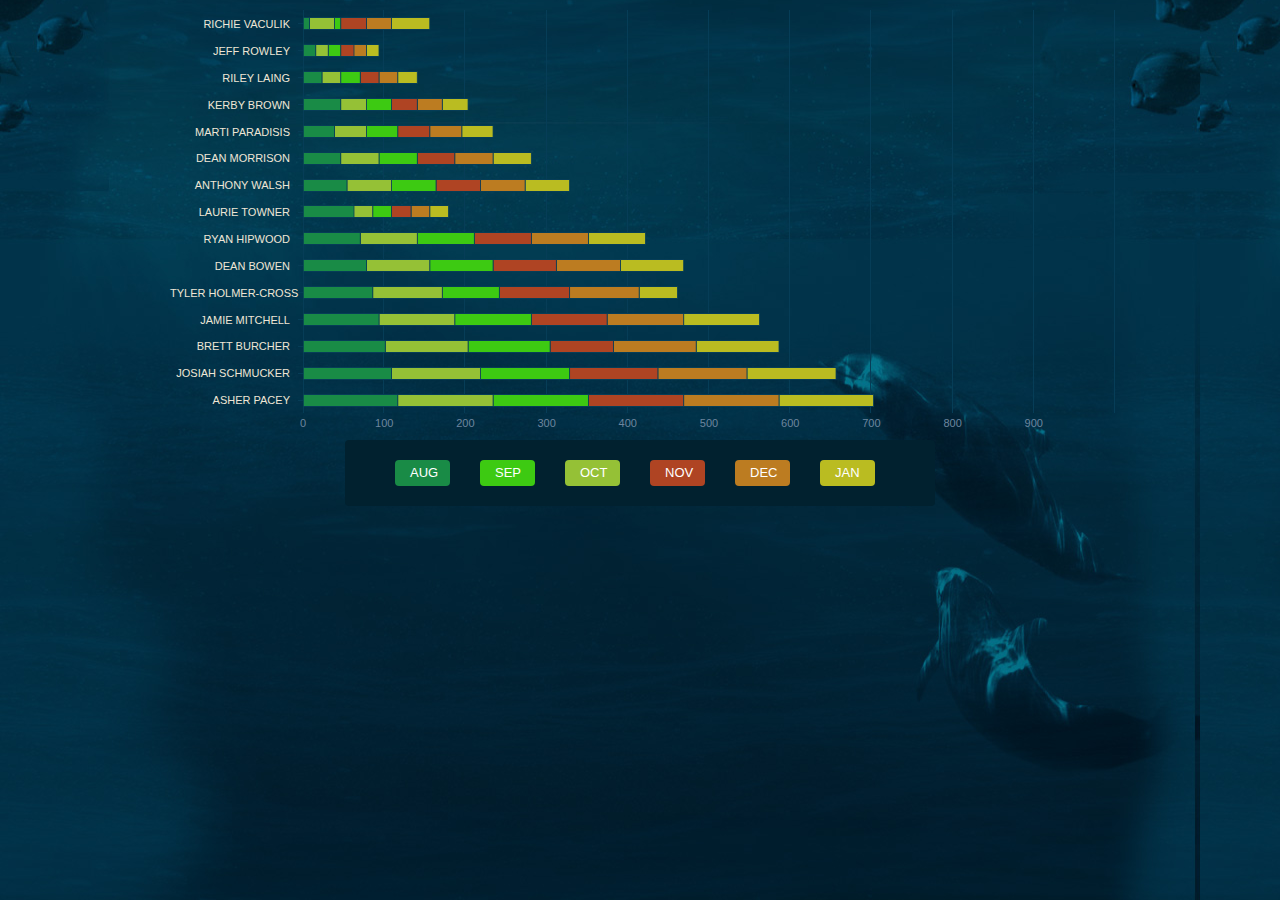
==== commit 355a28cd: "updated" ====
--- a/public/chart-test-v2.html
+++ b/public/chart-test-v2.html
@@ -19,7 +19,7 @@
       {name:'Laurie Towner'},
       {name:'Ryan Hipwood'},
       {name:'Dean Bowen'},
-      {name:'Tyler H-Cross'},
+      {name:'Tyler Holmer-Cross'},
       {name:'Jamie Mitchell'},
       {name:'Brett Burcher'},
       {name:'Josiah Schmucker'},
@@ -155,7 +155,7 @@
   background: url("images/bg-test.jpg") #0a364c 0 20% repeat;
 }
 #container {
-  max-width: 1000px;
+  max-width: 970px;
   width: 100%;
   height: 440px;
   margin: 0 auto;
@@ -202,20 +202,11 @@
 .riderLabel {
   color: #efe6d6;
   padding: 5px;
-  width: 110px;
+  width: 120px;
   display: inline-block;
   text-align: right;
   text-transform: uppercase;
   background: transparent;
-}
-
-.labelVotes{
-  font-size: 24px;
-  text-transform: uppercase;
-  color: #efe6d6;
-  font-family: "gothic821_cn_btregular";
-  font-weight: normal;
-  margin-left: -120px;
 }
 
 #legend{
@@ -328,14 +319,10 @@
       margin-bottom: 15px;
   }
 
-  .labelVotes{
-    margin-left: -150px;
-  }
-
   .riderLabel {
     font-size: 10px;
     padding: 5px;
-    width: 110px;
+    width: 120px;
     display: inline-block;
   }
   .chartDate {
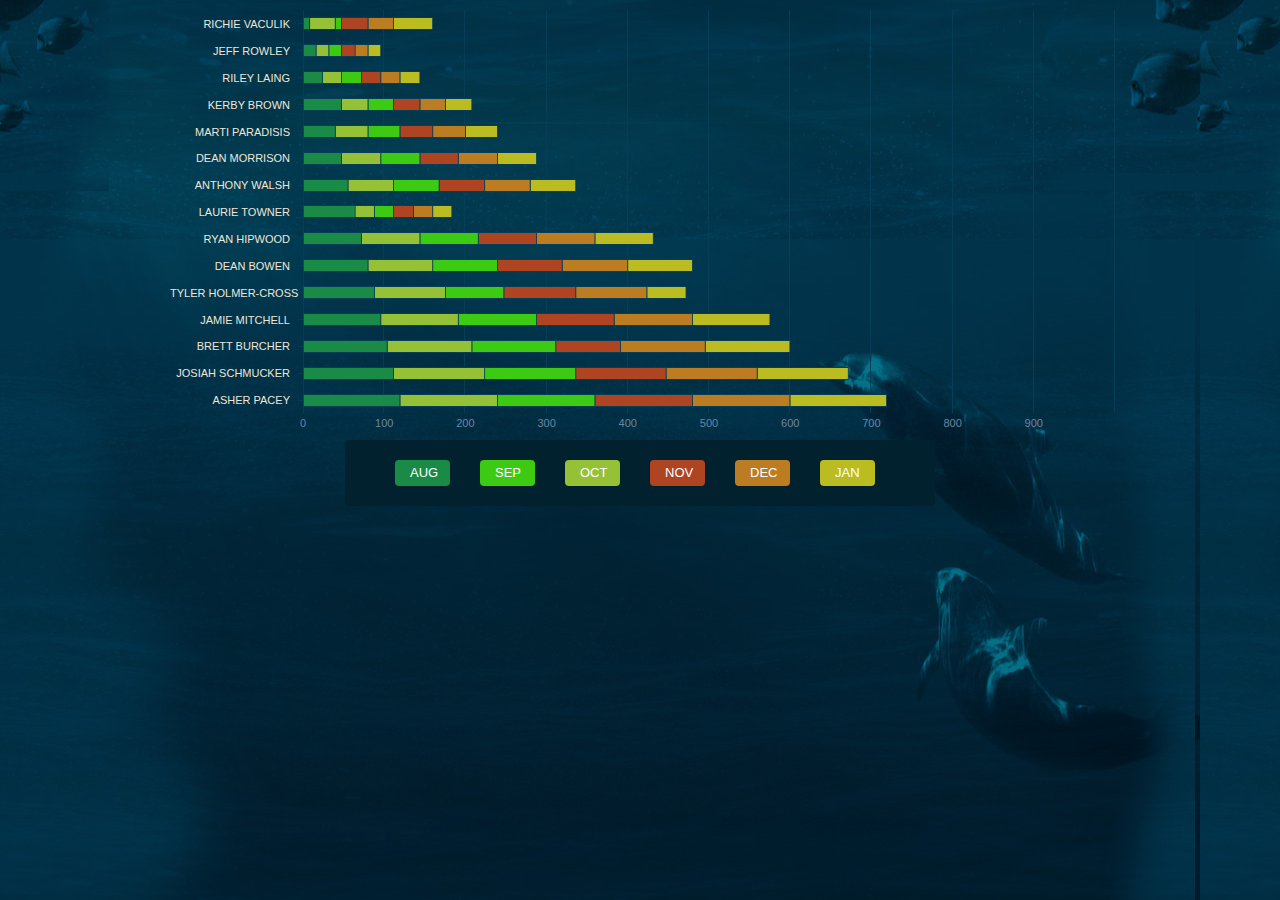
==== commit d22143ea: "updating spacing" ====
--- a/public/chart-test-v2.html
+++ b/public/chart-test-v2.html
@@ -231,6 +231,7 @@
 }
 
 
+
 #legend:before,
 #legend:after {
     content: "";
@@ -311,12 +312,17 @@
   }
 
   #legend{
-    width:300px;
+    width:260px;
     padding-bottom: 5px
   }
 
   #legend ul li a{
       margin-bottom: 15px;
+  }
+
+
+  #legend li:nth-child(3n+1){
+    margin-left: 15px;
   }
 
   .riderLabel {
